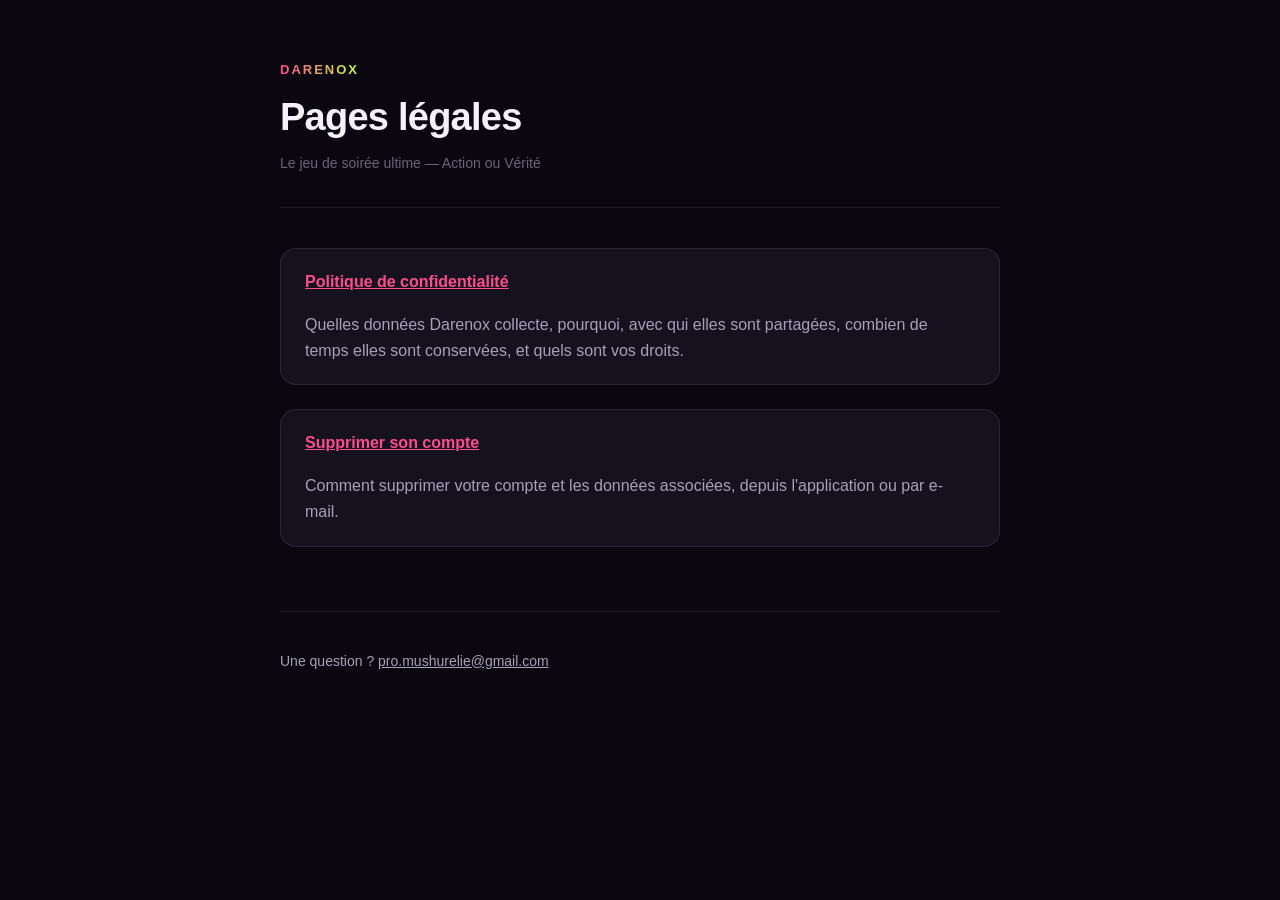
==== index.html @ 3ef4f79b "Politique de confidentialité et suppression de compte" ====
<!doctype html>
<html lang="fr">
<head>
<meta charset="utf-8">
<meta name="viewport" content="width=device-width, initial-scale=1">
<title>Pages légales — Darenox</title>
<link rel="stylesheet" href="_style.css">
</head>
<body>
<main>

<header>
  <span class="brand">Darenox</span>
  <h1>Pages légales</h1>
  <p class="updated">Le jeu de soirée ultime — Action ou Vérité</p>
</header>

<div class="card">
  <h3 style="margin-top:0"><a href="privacy.html">Politique de confidentialité</a></h3>
  <p style="margin-bottom:0">
    Quelles données Darenox collecte, pourquoi, avec qui elles sont partagées,
    combien de temps elles sont conservées, et quels sont vos droits.
  </p>
</div>

<div class="card">
  <h3 style="margin-top:0"><a href="delete-account.html">Supprimer son compte</a></h3>
  <p style="margin-bottom:0">
    Comment supprimer votre compte et les données associées, depuis
    l'application ou par e-mail.
  </p>
</div>

<footer>
  <p>
    Une question ?
    <a href="mailto:pro.mushurelie@gmail.com">pro.mushurelie@gmail.com</a>
  </p>
</footer>

</main>
</body>
</html>
---- _style.css ----
/* Charte Darenox, réduite à ce qu'une page légale demande.
   Aucune ressource externe : ces pages doivent rester lisibles depuis
   n'importe où, y compris depuis un réseau qui bloque les CDN de polices. */

:root {
  --bg: #0a0711;
  --surface: #16111f;
  --line: rgba(255, 255, 255, 0.09);
  --text: #f4f1f8;
  --soft: #a8a0b8;
  --faint: #6b6379;
  --accent: #ff4d8d;
  --lime: #c6ff3d;
}

* { box-sizing: border-box; }

body {
  margin: 0;
  padding: 0 20px 80px;
  background: var(--bg);
  color: var(--text);
  font: 16px/1.65 -apple-system, BlinkMacSystemFont, "Segoe UI", Roboto, Helvetica, Arial, sans-serif;
  -webkit-text-size-adjust: 100%;
}

main { max-width: 720px; margin: 0 auto; }

header {
  padding: 56px 0 32px;
  border-bottom: 1px solid var(--line);
  margin-bottom: 40px;
}

.brand {
  display: inline-block;
  font-weight: 800;
  font-size: 13px;
  letter-spacing: 2px;
  text-transform: uppercase;
  background: linear-gradient(90deg, var(--accent), var(--lime));
  -webkit-background-clip: text;
  background-clip: text;
  color: transparent;
  margin-bottom: 16px;
}

h1 { font-size: clamp(28px, 6vw, 38px); line-height: 1.15; margin: 0 0 12px; letter-spacing: -0.02em; }
h2 { font-size: 21px; margin: 44px 0 12px; letter-spacing: -0.01em; }
h3 { font-size: 16px; margin: 28px 0 8px; color: var(--soft); }

.updated { color: var(--faint); font-size: 14px; margin: 0; }

p, li { color: var(--soft); }
strong { color: var(--text); font-weight: 600; }
a { color: var(--accent); }
a:hover { color: var(--lime); }

ul { padding-left: 20px; }
li { margin-bottom: 8px; }

table { width: 100%; border-collapse: collapse; margin: 20px 0; font-size: 15px; display: block; overflow-x: auto; }
th, td { text-align: left; padding: 12px 14px; border-bottom: 1px solid var(--line); vertical-align: top; }
th { color: var(--text); font-weight: 600; white-space: nowrap; }
td { color: var(--soft); }

.card {
  background: var(--surface);
  border: 1px solid var(--line);
  border-radius: 16px;
  padding: 20px 24px;
  margin: 24px 0;
}
.card.warn { border-color: rgba(255, 77, 141, 0.35); }

footer {
  margin-top: 64px;
  padding-top: 24px;
  border-top: 1px solid var(--line);
  color: var(--faint);
  font-size: 14px;
}
footer a { color: var(--soft); }
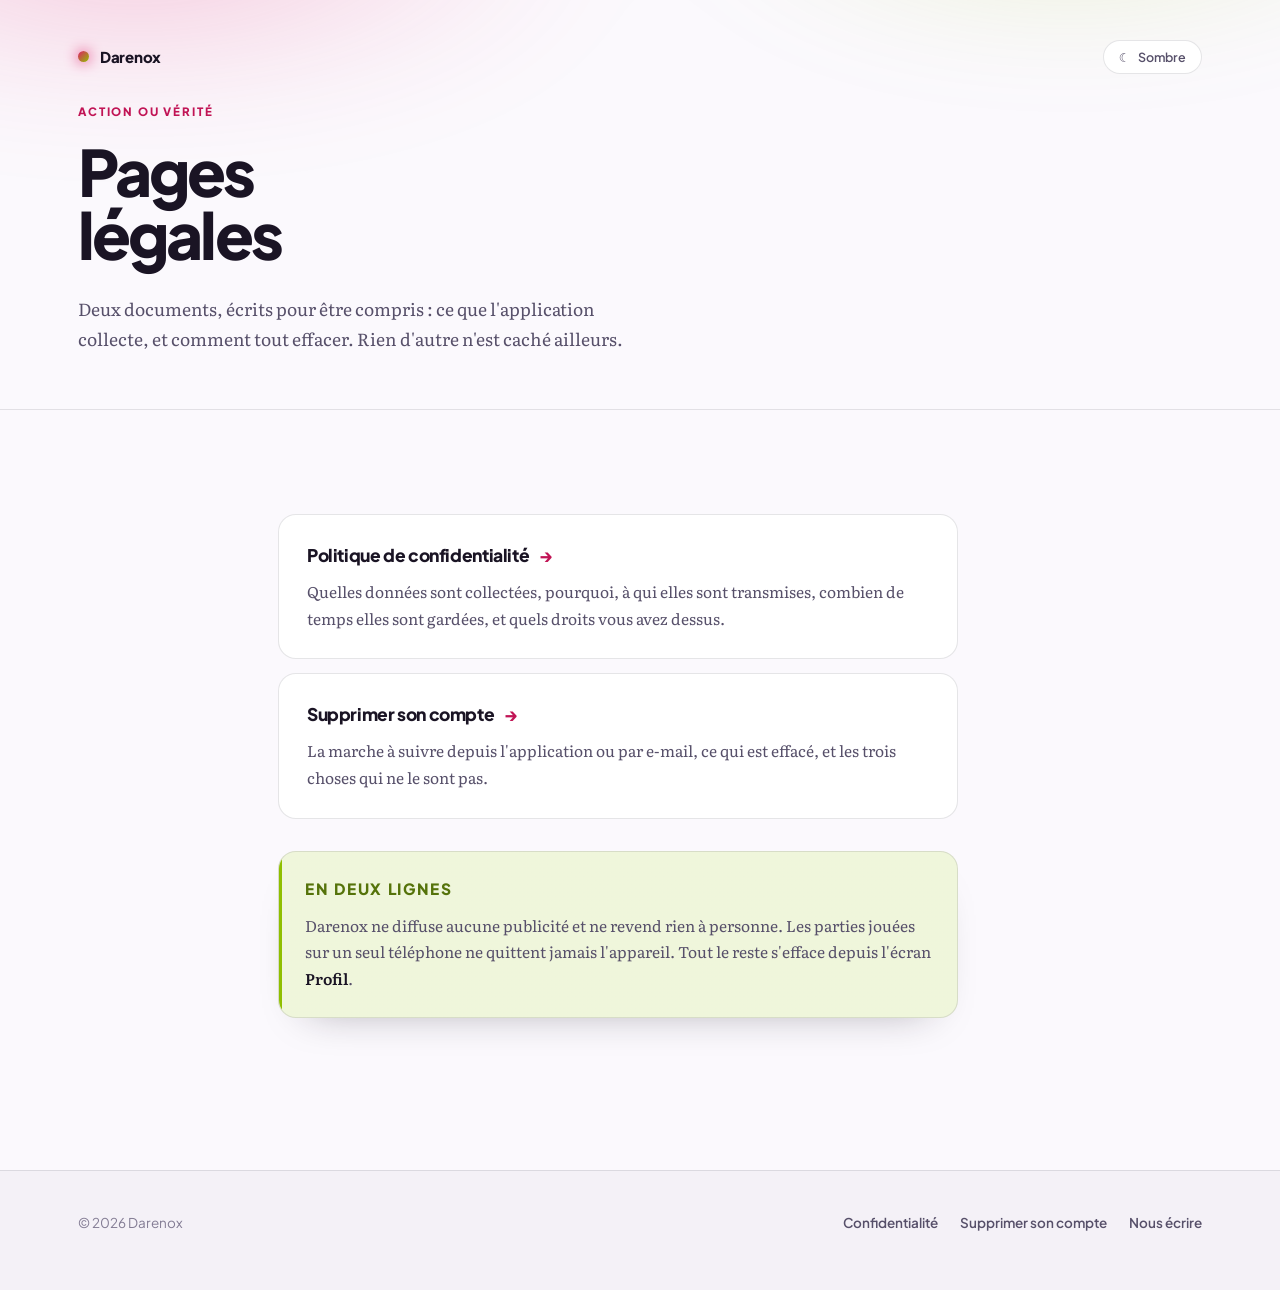
==== commit 35a0d3ea: "Refonte visuelle des pages légales" ====
--- a/index.html
+++ b/index.html
@@ -1,43 +1,115 @@
 <!doctype html>
-<html lang="fr">
+<html lang="fr" data-theme="dark">
 <head>
 <meta charset="utf-8">
 <meta name="viewport" content="width=device-width, initial-scale=1">
-<title>Pages légales — Darenox</title>
+<title>Darenox — Pages légales</title>
+<meta name="description" content="Politique de confidentialité et suppression de compte pour l'application Darenox.">
+<meta name="color-scheme" content="dark light">
+
+<link rel="preconnect" href="https://fonts.googleapis.com">
+<link rel="preconnect" href="https://fonts.gstatic.com" crossorigin>
+<link rel="stylesheet" href="https://fonts.googleapis.com/css2?family=Literata:ital,opsz,wght@0,7..72,400;0,7..72,600;1,7..72,400&family=Plus+Jakarta+Sans:wght@600;700;800&display=swap">
 <link rel="stylesheet" href="_style.css">
+
+<script>
+  try {
+    var t = localStorage.getItem('darenox-legal-theme');
+    document.documentElement.setAttribute(
+      'data-theme',
+      t === 'light' || t === 'dark'
+        ? t
+        : matchMedia('(prefers-color-scheme: light)').matches ? 'light' : 'dark'
+    );
+  } catch (e) {}
+</script>
 </head>
 <body>
-<main>
 
-<header>
-  <span class="brand">Darenox</span>
-  <h1>Pages légales</h1>
-  <p class="updated">Le jeu de soirée ultime — Action ou Vérité</p>
+<a class="skip" href="#doc">Aller au contenu</a>
+
+<header class="head">
+  <div class="head__aurora" aria-hidden="true"></div>
+  <div class="head__inner">
+
+    <div class="bar">
+      <span class="brand">
+        <span class="brand__dot" aria-hidden="true"></span>
+        Darenox
+      </span>
+      <button class="theme-toggle" type="button" hidden>
+        <span data-theme-icon aria-hidden="true">☾</span>
+        <span data-theme-label>Sombre</span>
+      </button>
+    </div>
+
+    <div class="title-block">
+      <span class="eyebrow">Action ou Vérité</span>
+      <h1>Pages légales</h1>
+    </div>
+
+    <p class="lede">
+      Deux documents, écrits pour être compris&nbsp;: ce que l'application
+      collecte, et comment tout effacer. Rien d'autre n'est caché ailleurs.
+    </p>
+
+  </div>
 </header>
 
-<div class="card">
-  <h3 style="margin-top:0"><a href="privacy.html">Politique de confidentialité</a></h3>
-  <p style="margin-bottom:0">
-    Quelles données Darenox collecte, pourquoi, avec qui elles sont partagées,
-    combien de temps elles sont conservées, et quels sont vos droits.
-  </p>
+<div class="wrap wrap--solo">
+  <main class="doc" id="doc">
+
+    <ul class="cards">
+      <li>
+        <a class="card" href="privacy.html">
+          <span class="card__title">
+            Politique de confidentialité
+            <span class="card__arrow" aria-hidden="true">→</span>
+          </span>
+          <p>
+            Quelles données sont collectées, pourquoi, à qui elles sont
+            transmises, combien de temps elles sont gardées, et quels droits
+            vous avez dessus.
+          </p>
+        </a>
+      </li>
+      <li>
+        <a class="card" href="delete-account.html">
+          <span class="card__title">
+            Supprimer son compte
+            <span class="card__arrow" aria-hidden="true">→</span>
+          </span>
+          <p>
+            La marche à suivre depuis l'application ou par e-mail, ce qui est
+            effacé, et les trois choses qui ne le sont pas.
+          </p>
+        </a>
+      </li>
+    </ul>
+
+    <div class="note note--do">
+      <p class="note__title">En deux lignes</p>
+      <p>
+        Darenox ne diffuse aucune publicité et ne revend rien à personne. Les
+        parties jouées sur un seul téléphone ne quittent jamais l'appareil. Tout
+        le reste s'efface depuis l'écran <strong>Profil</strong>.
+      </p>
+    </div>
+
+  </main>
 </div>
 
-<div class="card">
-  <h3 style="margin-top:0"><a href="delete-account.html">Supprimer son compte</a></h3>
-  <p style="margin-bottom:0">
-    Comment supprimer votre compte et les données associées, depuis
-    l'application ou par e-mail.
-  </p>
-</div>
-
-<footer>
-  <p>
-    Une question ?
-    <a href="mailto:pro.mushurelie@gmail.com">pro.mushurelie@gmail.com</a>
-  </p>
+<footer class="foot">
+  <div class="foot__inner">
+    <span>© 2026 Darenox</span>
+    <nav>
+      <a href="privacy.html">Confidentialité</a>
+      <a href="delete-account.html">Supprimer son compte</a>
+      <a href="mailto:pro.mushurelie@gmail.com">Nous écrire</a>
+    </nav>
+  </div>
 </footer>
 
-</main>
+<script src="_app.js" defer></script>
 </body>
 </html>
--- a/_style.css
+++ b/_style.css
@@ -1,83 +1,954 @@
-/* Charte Darenox, réduite à ce qu'une page légale demande.
-   Aucune ressource externe : ces pages doivent rester lisibles depuis
-   n'importe où, y compris depuis un réseau qui bloque les CDN de polices. */
+/* ═══════════════════════════════════════════════════════════════════════════
+   Darenox — pages légales
+   ═══════════════════════════════════════════════════════════════════════════
+
+   Les valeurs viennent de `src/lib/theme.ts` : ces pages doivent se lire comme
+   un prolongement de l'application, pas comme un document administratif posé à
+   côté. Toute couleur ajoutée ici sans exister là-bas est une dérive.
+
+   Parti pris de composition : un serif pour le texte courant, la police de
+   l'app pour tout le reste. Une politique de confidentialité qui aurait
+   l'allure d'une affiche de soirée inspirerait exactement la méfiance qu'elle
+   est censée dissiper ; le serif installe le registre du document, le sans
+   garde le lien avec la marque.
+   ═════════════════════════════════════════════════════════════════════════ */
+
+/* ─────────────────────────────  JETONS  ──────────────────────────────────
+   Darenox est une application sombre par nature. Le thème sombre est donc
+   défini sur `:root` — c'est l'état par défaut, pas une variante — et le thème
+   clair vient le remplacer. Un document légal se lit aussi en plein jour,
+   s'imprime et se transmet : lui refuser un thème clair serait un choix de
+   marque payé par le lecteur. */
 
 :root {
+  color-scheme: dark;
+
   --bg: #0a0711;
   --surface: #16111f;
-  --line: rgba(255, 255, 255, 0.09);
+  --sunken: #0e0a16;
+
+  --line: rgba(255, 255, 255, 0.08);
+  --line-strong: rgba(255, 255, 255, 0.16);
+
   --text: #f4f1f8;
   --soft: #a8a0b8;
   --faint: #6b6379;
-  --accent: #ff4d8d;
-  --lime: #c6ff3d;
-}
-
-* { box-sizing: border-box; }
+
+  /* `-graphic` sert aux traits et aux fonds, `-ink` au texte : sur fond clair,
+     le lime décoratif devient illisible et doit être assombri. Séparer les deux
+     rôles évite d'avoir à choisir entre une couleur juste et un texte lisible. */
+  --accent-graphic: #ff4d8d;
+  --accent-ink: #ff7fac;
+  --accent-wash: rgba(255, 77, 141, 0.13);
+
+  --lime-graphic: #c6ff3d;
+  --lime-ink: #c6ff3d;
+  --lime-wash: rgba(198, 255, 61, 0.11);
+
+  --shadow: 0 24px 60px -32px rgba(0, 0, 0, 0.9);
+  --aurora: 0.5;
+
+  --measure: 68ch;
+  --radius: 18px;
+  --radius-sm: 11px;
+
+  --sans: "Plus Jakarta Sans", ui-sans-serif, system-ui, -apple-system, "Segoe UI", sans-serif;
+  --serif: Literata, ui-serif, Georgia, "Times New Roman", serif;
+}
+
+@media (prefers-color-scheme: light) {
+  :root:not([data-theme="dark"]) {
+    color-scheme: light;
+
+    /* Le blanc est écarté au profit d'un blanc très légèrement violacé : c'est
+       le même biais de teinte que le fond sombre, ce qui fait tenir les deux
+       thèmes comme un seul système plutôt que comme deux palettes voisines. */
+    --bg: #fbf9fd;
+    --surface: #ffffff;
+    --sunken: #f4f1f7;
+
+    --line: rgba(26, 20, 36, 0.11);
+    --line-strong: rgba(26, 20, 36, 0.22);
+
+    --text: #1a1424;
+    --soft: #57506a;
+    --faint: #837c94;
+
+    --accent-graphic: #e01f68;
+    --accent-ink: #c11455;
+    --accent-wash: rgba(224, 31, 104, 0.09);
+
+    --lime-graphic: #8fbf00;
+    --lime-ink: #55730a;
+    --lime-wash: rgba(143, 191, 0, 0.14);
+
+    --shadow: 0 20px 44px -30px rgba(26, 20, 36, 0.4);
+    --aurora: 0.28;
+  }
+}
+
+:root[data-theme="light"] {
+  color-scheme: light;
+
+  --bg: #fbf9fd;
+  --surface: #ffffff;
+  --sunken: #f4f1f7;
+
+  --line: rgba(26, 20, 36, 0.11);
+  --line-strong: rgba(26, 20, 36, 0.22);
+
+  --text: #1a1424;
+  --soft: #57506a;
+  --faint: #837c94;
+
+  --accent-graphic: #e01f68;
+  --accent-ink: #c11455;
+  --accent-wash: rgba(224, 31, 104, 0.09);
+
+  --lime-graphic: #8fbf00;
+  --lime-ink: #55730a;
+  --lime-wash: rgba(143, 191, 0, 0.14);
+
+  --shadow: 0 20px 44px -30px rgba(26, 20, 36, 0.4);
+  --aurora: 0.28;
+}
+
+/* ────────────────────────────  FONDATIONS  ───────────────────────────── */
+
+*,
+*::before,
+*::after {
+  box-sizing: border-box;
+}
+
+html {
+  scroll-behavior: smooth;
+  /* Sans cette réserve, un lien d'ancre place le titre visé sous la barre de
+     progression, collé au bord — on croit avoir raté la cible. */
+  scroll-padding-top: 88px;
+}
 
 body {
   margin: 0;
-  padding: 0 20px 80px;
+  /* Le fond est peint explicitement : sans ça, la page emprunte celui de son
+     hôte et le texte d'un thème se retrouve sur le fond de l'autre. */
   background: var(--bg);
   color: var(--text);
-  font: 16px/1.65 -apple-system, BlinkMacSystemFont, "Segoe UI", Roboto, Helvetica, Arial, sans-serif;
-  -webkit-text-size-adjust: 100%;
-}
-
-main { max-width: 720px; margin: 0 auto; }
-
-header {
-  padding: 56px 0 32px;
+  font-family: var(--serif);
+  font-size: 17px;
+  line-height: 1.72;
+  font-optical-sizing: auto;
+  -webkit-font-smoothing: antialiased;
+  text-rendering: optimizeLegibility;
+}
+
+@media (prefers-reduced-motion: reduce) {
+  html {
+    scroll-behavior: auto;
+  }
+  *,
+  *::before,
+  *::after {
+    animation-duration: 0.01ms !important;
+    animation-iteration-count: 1 !important;
+    transition-duration: 0.01ms !important;
+  }
+}
+
+/* Un contour visible au clavier, jamais à la souris. */
+:focus-visible {
+  outline: 2px solid var(--accent-graphic);
+  outline-offset: 3px;
+  border-radius: 4px;
+}
+
+::selection {
+  background: var(--accent-wash);
+  color: var(--text);
+}
+
+.skip {
+  position: absolute;
+  left: -9999px;
+  top: 12px;
+  z-index: 100;
+  padding: 12px 20px;
+  background: var(--surface);
+  border: 1px solid var(--line-strong);
+  border-radius: var(--radius-sm);
+  color: var(--text);
+  font-family: var(--sans);
+  font-size: 14px;
+  font-weight: 600;
+  text-decoration: none;
+}
+.skip:focus {
+  left: 20px;
+}
+
+/* ───────────────────────  BARRE DE PROGRESSION  ──────────────────────────
+   Un document légal se parcourt autant qu'il se lit. Savoir combien il en
+   reste change la façon dont on l'aborde : c'est la seule information que la
+   page ajoute vraiment au texte. C'est aussi le seul endroit où le dégradé de
+   marque apparaît à pleine intensité. */
+
+.progress {
+  position: fixed;
+  inset: 0 0 auto;
+  height: 2px;
+  z-index: 60;
+  background: transparent;
+  pointer-events: none;
+}
+.progress__bar {
+  height: 100%;
+  width: 0;
+  background: linear-gradient(90deg, var(--accent-graphic), var(--lime-graphic));
+  transition: width 0.12s linear;
+}
+
+/* ──────────────────────────────  EN-TÊTE  ────────────────────────────────
+   L'unique flourish de la page, et il est confiné ici : deux halos qui dérivent
+   lentement derrière le titre. Au-delà de l'en-tête, plus rien ne bouge — un
+   texte qu'on doit lire attentivement ne supporte pas l'ambiance. */
+
+.head {
+  position: relative;
+  overflow: hidden;
   border-bottom: 1px solid var(--line);
-  margin-bottom: 40px;
+  isolation: isolate;
+}
+
+.head__aurora {
+  position: absolute;
+  inset: -60% -20% auto;
+  height: 420px;
+  z-index: -1;
+  opacity: var(--aurora);
+  pointer-events: none;
+  background:
+    radial-gradient(38% 55% at 22% 42%, var(--accent-graphic) 0%, transparent 68%),
+    radial-gradient(32% 48% at 74% 30%, var(--lime-graphic) 0%, transparent 66%);
+  filter: blur(72px);
+  animation: drift 26s ease-in-out infinite alternate;
+}
+
+@keyframes drift {
+  from {
+    transform: translate3d(-4%, 0, 0) scale(1);
+  }
+  to {
+    transform: translate3d(5%, 5%, 0) scale(1.12);
+  }
+}
+
+.head__inner {
+  max-width: 1180px;
+  margin: 0 auto;
+  padding: 40px 28px 56px;
+  display: flex;
+  flex-direction: column;
+  gap: 28px;
+}
+
+.bar {
+  display: flex;
+  align-items: center;
+  justify-content: space-between;
+  gap: 20px;
 }
 
 .brand {
-  display: inline-block;
+  display: inline-flex;
+  align-items: center;
+  gap: 11px;
+  font-family: var(--sans);
+  font-size: 15px;
   font-weight: 800;
-  font-size: 13px;
-  letter-spacing: 2px;
-  text-transform: uppercase;
-  background: linear-gradient(90deg, var(--accent), var(--lime));
-  -webkit-background-clip: text;
-  background-clip: text;
-  color: transparent;
-  margin-bottom: 16px;
-}
-
-h1 { font-size: clamp(28px, 6vw, 38px); line-height: 1.15; margin: 0 0 12px; letter-spacing: -0.02em; }
-h2 { font-size: 21px; margin: 44px 0 12px; letter-spacing: -0.01em; }
-h3 { font-size: 16px; margin: 28px 0 8px; color: var(--soft); }
-
-.updated { color: var(--faint); font-size: 14px; margin: 0; }
-
-p, li { color: var(--soft); }
-strong { color: var(--text); font-weight: 600; }
-a { color: var(--accent); }
-a:hover { color: var(--lime); }
-
-ul { padding-left: 20px; }
-li { margin-bottom: 8px; }
-
-table { width: 100%; border-collapse: collapse; margin: 20px 0; font-size: 15px; display: block; overflow-x: auto; }
-th, td { text-align: left; padding: 12px 14px; border-bottom: 1px solid var(--line); vertical-align: top; }
-th { color: var(--text); font-weight: 600; white-space: nowrap; }
-td { color: var(--soft); }
-
-.card {
+  letter-spacing: -0.02em;
+  color: var(--text);
+  text-decoration: none;
+}
+.brand__dot {
+  width: 11px;
+  height: 11px;
+  border-radius: 999px;
+  background: linear-gradient(135deg, var(--accent-graphic), var(--lime-graphic));
+  box-shadow: 0 0 14px var(--accent-graphic);
+}
+
+.theme-toggle {
+  display: inline-flex;
+  align-items: center;
+  gap: 8px;
+  padding: 8px 15px;
   background: var(--surface);
   border: 1px solid var(--line);
-  border-radius: 16px;
-  padding: 20px 24px;
-  margin: 24px 0;
-}
-.card.warn { border-color: rgba(255, 77, 141, 0.35); }
-
-footer {
-  margin-top: 64px;
-  padding-top: 24px;
+  border-radius: 999px;
+  color: var(--soft);
+  font-family: var(--sans);
+  font-size: 12.5px;
+  font-weight: 600;
+  cursor: pointer;
+  transition: color 0.18s, border-color 0.18s;
+}
+.theme-toggle:hover {
+  color: var(--text);
+  border-color: var(--line-strong);
+}
+
+.title-block {
+  display: flex;
+  flex-direction: column;
+  gap: 18px;
+  max-width: 22ch;
+}
+
+.eyebrow {
+  font-family: var(--sans);
+  font-size: 11.5px;
+  font-weight: 800;
+  letter-spacing: 0.16em;
+  text-transform: uppercase;
+  color: var(--accent-ink);
+}
+
+h1 {
+  margin: 0;
+  font-family: var(--sans);
+  font-size: clamp(2.35rem, 6.4vw, 4rem);
+  font-weight: 800;
+  line-height: 0.99;
+  letter-spacing: -0.045em;
+  text-wrap: balance;
+  color: var(--text);
+}
+
+.lede {
+  max-width: 58ch;
+  margin: 0;
+  font-size: 1.09rem;
+  line-height: 1.68;
+  color: var(--soft);
+}
+
+.stamp {
+  display: flex;
+  flex-wrap: wrap;
+  gap: 10px 22px;
+  padding-top: 4px;
+  font-family: var(--sans);
+  font-size: 12.5px;
+  font-weight: 600;
+  color: var(--faint);
+}
+.stamp b {
+  color: var(--soft);
+  font-weight: 700;
+}
+
+/* ──────────────────────────────  LAYOUT  ─────────────────────────────── */
+
+.wrap {
+  max-width: 1180px;
+  margin: 0 auto;
+  padding: 0 28px 120px;
+  display: grid;
+  grid-template-columns: 232px minmax(0, 1fr);
+  gap: 72px;
+  align-items: start;
+}
+
+/* Les pages sans sommaire — l'accueil — ne doivent pas laisser la première
+   colonne vide, ce qui décalerait tout le contenu vers la droite. */
+.wrap--solo {
+  grid-template-columns: minmax(0, 1fr);
+  max-width: 780px;
+  gap: 0;
+}
+
+/* ───────────────────────────────  RAIL  ──────────────────────────────── */
+
+.rail {
+  position: sticky;
+  top: 40px;
+  padding-top: 64px;
+  font-family: var(--sans);
+}
+
+/* Sur grand écran le sommaire est toujours déployé : le résumé de l'accordéon
+   n'a rien à y faire, et `_app.js` force l'ouverture pour couvrir le cas d'un
+   téléphone replié puis élargi. */
+.rail__box > summary {
+  display: none;
+}
+
+.rail__label {
+  margin: 0 0 16px;
+  font-size: 11px;
+  font-weight: 800;
+  letter-spacing: 0.15em;
+  text-transform: uppercase;
+  color: var(--faint);
+}
+
+.rail__list {
+  list-style: none;
+  margin: 0;
+  padding: 0;
+  display: flex;
+  flex-direction: column;
+  /* Le filet vertical tient lieu de repère de position : le segment actif s'y
+     détache, ce qui situe la lecture sans avoir à relire les intitulés. */
+  border-left: 1px solid var(--line);
+}
+
+.rail__list a {
+  display: flex;
+  gap: 11px;
+  padding: 9px 0 9px 17px;
+  margin-left: -1px;
+  border-left: 2px solid transparent;
+  color: var(--faint);
+  font-size: 13.5px;
+  font-weight: 600;
+  line-height: 1.38;
+  text-decoration: none;
+  transition: color 0.18s, border-color 0.18s;
+}
+.rail__list a:hover {
+  color: var(--text);
+}
+.rail__list a[aria-current="true"] {
+  color: var(--text);
+  border-left-color: var(--accent-graphic);
+}
+.rail__num {
+  color: var(--faint);
+  font-variant-numeric: tabular-nums;
+  font-weight: 700;
+}
+.rail__list a[aria-current="true"] .rail__num {
+  color: var(--accent-ink);
+}
+
+/* ─────────────────────────────  ARTICLE  ─────────────────────────────── */
+
+.doc {
+  padding-top: 64px;
+  max-width: var(--measure);
+  min-width: 0;
+}
+
+.doc > * + * {
+  margin-top: 1.05em;
+}
+
+section {
+  padding-top: 28px;
+  scroll-margin-top: 88px;
+}
+section + section {
+  margin-top: 56px;
+}
+
+/* Le numéro est posé dans la marge plutôt qu'en préfixe du titre : le titre
+   garde son alignement avec le texte, et la numérotation redevient ce qu'elle
+   est — un repère de citation, pas un ornement. */
+h2 {
+  position: relative;
+  margin: 0 0 18px;
+  font-family: var(--sans);
+  font-size: clamp(1.32rem, 2.6vw, 1.6rem);
+  font-weight: 800;
+  line-height: 1.2;
+  letter-spacing: -0.028em;
+  text-wrap: balance;
+  color: var(--text);
+}
+h2 .num {
+  display: block;
+  margin-bottom: 7px;
+  font-size: 0.72rem;
+  font-weight: 800;
+  letter-spacing: 0.15em;
+  color: var(--accent-ink);
+  font-variant-numeric: tabular-nums;
+}
+
+@media (min-width: 1100px) {
+  h2 .num {
+    position: absolute;
+    left: -58px;
+    top: 0.42em;
+    margin: 0;
+    font-size: 0.78rem;
+    color: var(--faint);
+  }
+}
+
+h3 {
+  margin: 2.1em 0 0.55em;
+  font-family: var(--sans);
+  font-size: 1rem;
+  font-weight: 700;
+  letter-spacing: -0.012em;
+  color: var(--text);
+}
+
+/* Ancre discrète : indispensable pour renvoyer quelqu'un à un article précis,
+   mais invisible tant qu'on ne survole pas le titre. */
+.anchor {
+  margin-left: 9px;
+  color: var(--faint);
+  font-family: var(--sans);
+  font-weight: 700;
+  text-decoration: none;
+  opacity: 0;
+  transition: opacity 0.16s;
+}
+h2:hover .anchor,
+h3:hover .anchor,
+.anchor:focus-visible {
+  opacity: 1;
+}
+
+p {
+  margin: 0;
+  color: var(--soft);
+}
+
+strong {
+  color: var(--text);
+  font-weight: 600;
+}
+
+a {
+  color: var(--accent-ink);
+  text-decoration-thickness: 1px;
+  text-underline-offset: 3px;
+  transition: color 0.16s;
+}
+a:hover {
+  color: var(--text);
+}
+
+ul,
+ol {
+  margin: 0;
+  padding-left: 1.35em;
+  display: flex;
+  flex-direction: column;
+  gap: 0.6em;
+  color: var(--soft);
+}
+li::marker {
+  color: var(--accent-graphic);
+}
+ol li::marker {
+  color: var(--faint);
+  font-family: var(--sans);
+  font-weight: 700;
+  font-variant-numeric: tabular-nums;
+}
+
+/* ──────────────────────────  FICHES DE DONNÉES  ──────────────────────────
+   Un tableau à trois colonnes devient illisible sur un téléphone, et c'est là
+   que la majorité des gens ouvriront cette page. Chaque donnée collectée est
+   donc une fiche : le libellé, la raison, et la base légale en pastille.
+   L'information tabulaire est conservée, la mise en page ne l'est pas. */
+
+.facts {
+  list-style: none;
+  margin: 1.6em 0 0;
+  padding: 0;
+  display: grid;
+  gap: 12px;
+}
+
+.fact {
+  display: grid;
+  gap: 9px;
+  padding: 20px 22px;
+  background: var(--surface);
+  border: 1px solid var(--line);
+  border-radius: var(--radius);
+  transition: border-color 0.18s;
+}
+.fact:hover {
+  border-color: var(--line-strong);
+}
+
+.fact__head {
+  display: flex;
+  flex-wrap: wrap;
+  align-items: baseline;
+  justify-content: space-between;
+  gap: 10px;
+}
+
+.fact__name {
+  font-family: var(--sans);
+  font-size: 0.97rem;
+  font-weight: 700;
+  letter-spacing: -0.012em;
+  color: var(--text);
+}
+
+.fact__why {
+  margin: 0;
+  font-size: 0.95rem;
+  line-height: 1.62;
+  color: var(--soft);
+}
+
+.pill {
+  flex: none;
+  padding: 4px 11px;
+  border-radius: 999px;
+  background: var(--sunken);
+  border: 1px solid var(--line);
+  font-family: var(--sans);
+  font-size: 11px;
+  font-weight: 700;
+  letter-spacing: 0.035em;
+  color: var(--faint);
+  white-space: nowrap;
+}
+.pill--consent {
+  background: var(--accent-wash);
+  border-color: transparent;
+  color: var(--accent-ink);
+}
+
+/* ────────────────────────────  ENCADRÉS  ─────────────────────────────── */
+
+.note {
+  display: grid;
+  gap: 10px;
+  margin: 1.9em 0;
+  padding: 24px 26px;
+  background: var(--surface);
+  border: 1px solid var(--line);
+  border-radius: var(--radius);
+  box-shadow: var(--shadow);
+}
+
+/* Le filet coloré est porté par un pseudo-élément plutôt que par une bordure :
+   une `border-left` décalerait le contenu de la carte par rapport aux autres. */
+.note--warn,
+.note--do {
+  position: relative;
+  overflow: hidden;
+}
+.note--warn::before,
+.note--do::before {
+  content: "";
+  position: absolute;
+  inset: 0 auto 0 0;
+  width: 3px;
+}
+/* Le lavis est composité par-dessus la surface plutôt que de la remplacer :
+   la teinte reste translucide, donc juste dans les deux thèmes, sans avoir à
+   calculer deux couleurs opaques. */
+.note--warn {
+  background: linear-gradient(var(--accent-wash), var(--accent-wash)), var(--surface);
+}
+.note--do {
+  background: linear-gradient(var(--lime-wash), var(--lime-wash)), var(--surface);
+}
+.note--warn::before {
+  background: var(--accent-graphic);
+}
+.note--do::before {
+  background: var(--lime-graphic);
+}
+
+.note__title {
+  margin: 0;
+  font-family: var(--sans);
+  font-size: 0.83rem;
+  font-weight: 800;
+  letter-spacing: 0.11em;
+  text-transform: uppercase;
+  color: var(--text);
+}
+.note--warn .note__title {
+  color: var(--accent-ink);
+}
+.note--do .note__title {
+  color: var(--lime-ink);
+}
+.note p,
+.note ul,
+.note ol {
+  font-size: 0.97rem;
+}
+
+/* ───────────────────────────  LISTE DE LIENS  ────────────────────────── */
+
+.cards {
+  list-style: none;
+  margin: 40px 0 0;
+  padding: 0;
+  display: grid;
+  gap: 14px;
+}
+
+.card {
+  display: grid;
+  gap: 8px;
+  padding: 26px 28px;
+  background: var(--surface);
+  border: 1px solid var(--line);
+  border-radius: var(--radius);
+  text-decoration: none;
+  transition: border-color 0.2s, transform 0.2s;
+}
+.card:hover {
+  border-color: var(--line-strong);
+  transform: translateY(-2px);
+}
+.card__title {
+  display: flex;
+  align-items: center;
+  gap: 10px;
+  font-family: var(--sans);
+  font-size: 1.09rem;
+  font-weight: 800;
+  letter-spacing: -0.022em;
+  color: var(--text);
+}
+.card__arrow {
+  color: var(--accent-ink);
+  transition: transform 0.2s;
+}
+.card:hover .card__arrow {
+  transform: translateX(4px);
+}
+.card p {
+  margin: 0;
+  font-size: 0.97rem;
+}
+
+/* ─────────────────────────────  ÉTAPES  ──────────────────────────────── */
+
+.steps {
+  counter-reset: step;
+  list-style: none;
+  margin: 1.4em 0 0;
+  padding: 0;
+  display: grid;
+  gap: 14px;
+}
+.steps li {
+  position: relative;
+  padding-left: 46px;
+  font-size: 0.98rem;
+  color: var(--soft);
+}
+.steps li::before {
+  counter-increment: step;
+  content: counter(step);
+  position: absolute;
+  left: 0;
+  top: -1px;
+  display: grid;
+  place-items: center;
+  width: 29px;
+  height: 29px;
+  border-radius: 999px;
+  background: var(--accent-wash);
+  color: var(--accent-ink);
+  font-family: var(--sans);
+  font-size: 12.5px;
+  font-weight: 800;
+  font-variant-numeric: tabular-nums;
+}
+
+/* ──────────────────────  BOUTON DE CONTACT  ──────────────────────────── */
+
+.mailto {
+  display: inline-flex;
+  align-items: center;
+  gap: 9px;
+  margin-top: 4px;
+  padding: 13px 22px;
+  background: linear-gradient(135deg, var(--accent-graphic), #ff8a3d);
+  border-radius: 999px;
+  color: #fff;
+  font-family: var(--sans);
+  font-size: 0.92rem;
+  font-weight: 700;
+  text-decoration: none;
+  box-shadow: 0 10px 26px -12px var(--accent-graphic);
+  transition: transform 0.18s, box-shadow 0.18s;
+}
+.mailto:hover {
+  transform: translateY(-1px);
+  color: #fff;
+  box-shadow: 0 15px 32px -12px var(--accent-graphic);
+}
+
+/* ──────────────────────────────  PIED  ───────────────────────────────── */
+
+.foot {
   border-top: 1px solid var(--line);
+  background: var(--sunken);
+}
+.foot__inner {
+  max-width: 1180px;
+  margin: 0 auto;
+  padding: 40px 28px 56px;
+  display: flex;
+  flex-wrap: wrap;
+  align-items: center;
+  justify-content: space-between;
+  gap: 18px;
+  font-family: var(--sans);
+  font-size: 13.5px;
   color: var(--faint);
-  font-size: 14px;
-}
-footer a { color: var(--soft); }
+}
+.foot nav {
+  display: flex;
+  flex-wrap: wrap;
+  gap: 22px;
+}
+.foot a {
+  color: var(--soft);
+  font-weight: 600;
+  text-decoration: none;
+}
+.foot a:hover {
+  color: var(--text);
+}
+
+/* ─────────────────────────────  ADAPTATIF  ───────────────────────────── */
+
+@media (max-width: 940px) {
+  .wrap {
+    grid-template-columns: minmax(0, 1fr);
+    gap: 0;
+    padding-bottom: 80px;
+  }
+  .rail {
+    position: static;
+    padding-top: 44px;
+  }
+  /* Replié en accordéon : sur un écran étroit, un sommaire déployé repousse le
+     texte sous la ligne de flottaison alors qu'il est censé y donner accès. */
+  .rail__box {
+    border: 1px solid var(--line);
+    border-radius: var(--radius);
+    background: var(--surface);
+    padding: 6px 20px;
+  }
+  .rail__box > summary {
+    display: block;
+    cursor: pointer;
+    padding: 14px 0;
+    font-size: 12px;
+    font-weight: 800;
+    letter-spacing: 0.14em;
+    text-transform: uppercase;
+    color: var(--faint);
+    list-style: none;
+  }
+  .rail__box > summary::-webkit-details-marker {
+    display: none;
+  }
+  .rail__box[open] > summary {
+    border-bottom: 1px solid var(--line);
+    margin-bottom: 8px;
+  }
+  .rail__label {
+    display: none;
+  }
+  .rail__list {
+    padding-bottom: 12px;
+  }
+  .doc {
+    padding-top: 40px;
+  }
+}
+
+@media (max-width: 560px) {
+  body {
+    font-size: 16px;
+  }
+  .head__inner,
+  .wrap,
+  .foot__inner {
+    padding-left: 20px;
+    padding-right: 20px;
+  }
+  .fact,
+  .note,
+  .card {
+    padding-left: 18px;
+    padding-right: 18px;
+  }
+  .foot__inner {
+    flex-direction: column;
+    align-items: flex-start;
+  }
+}
+
+/* ─────────────────────────────  IMPRESSION  ──────────────────────────────
+   Une politique de confidentialité finit régulièrement sur papier — dossier,
+   archive, transmission à un tiers. Imprimer la version sombre gâcherait une
+   cartouche pour un résultat illisible. */
+
+@media print {
+  :root {
+    --bg: #fff;
+    --surface: #fff;
+    --sunken: #fff;
+    --text: #000;
+    --soft: #222;
+    --faint: #555;
+    --line: #ccc;
+    --line-strong: #999;
+    --shadow: none;
+  }
+  .progress,
+  .rail,
+  .theme-toggle,
+  .skip,
+  .head__aurora,
+  .anchor,
+  .mailto {
+    display: none !important;
+  }
+  .wrap {
+    display: block;
+    max-width: none;
+    padding: 0;
+  }
+  .doc {
+    max-width: none;
+  }
+  body {
+    font-size: 11pt;
+    line-height: 1.5;
+  }
+  section {
+    break-inside: avoid;
+  }
+  h2 {
+    break-after: avoid;
+  }
+  .fact,
+  .note,
+  .card {
+    border: 1px solid #ccc;
+    break-inside: avoid;
+  }
+  /* Une URL cliquable ne sert à rien sur papier : on l'imprime en clair. */
+  .doc a[href^="http"]::after {
+    content: " (" attr(href) ")";
+    font-size: 9pt;
+    color: #555;
+    word-break: break-all;
+  }
+}
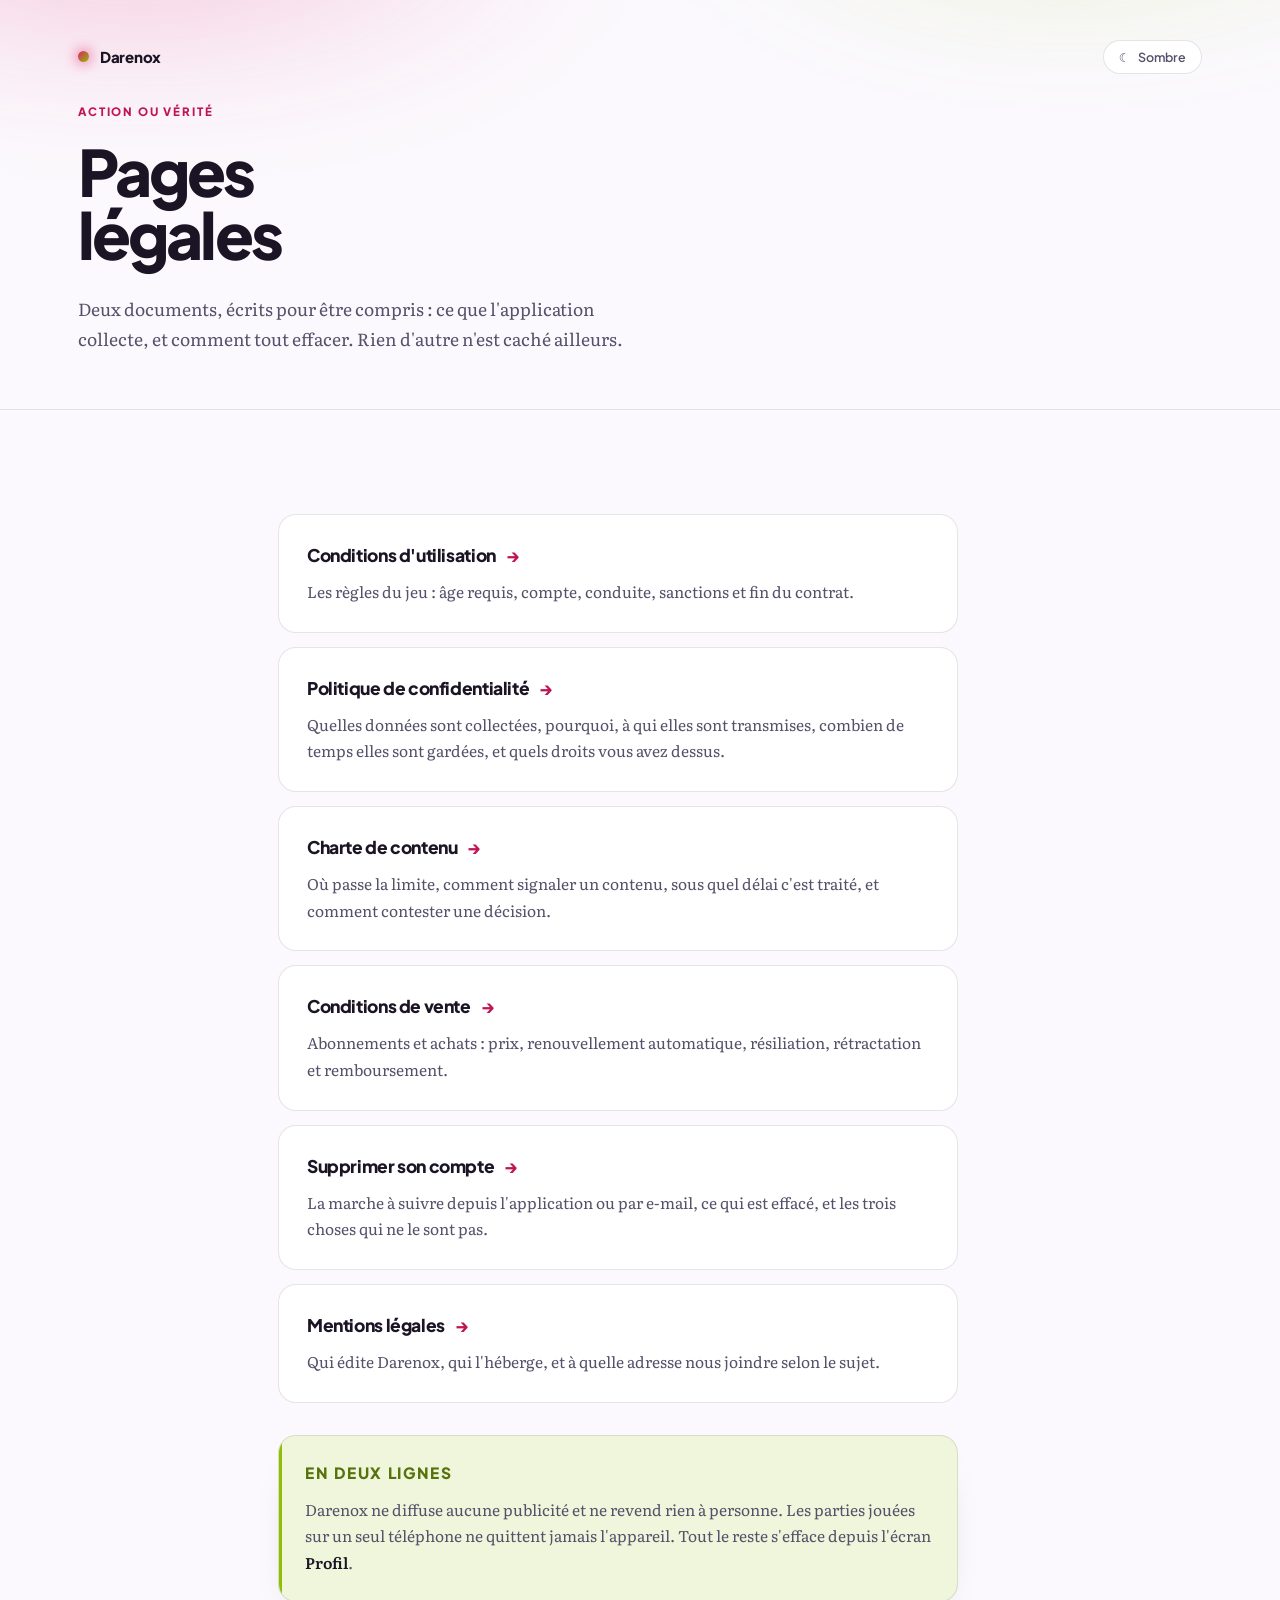
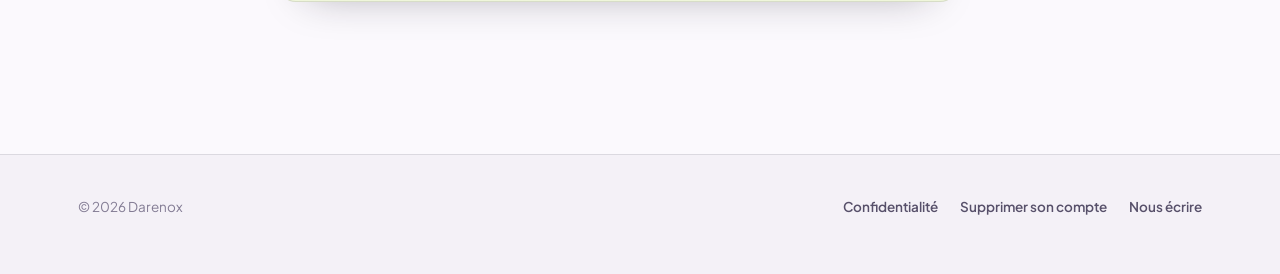
==== commit 22e0f477: "Commit" ====
--- a/index.html
+++ b/index.html
@@ -6,11 +6,12 @@
 <title>Darenox — Pages légales</title>
 <meta name="description" content="Politique de confidentialité et suppression de compte pour l'application Darenox.">
 <meta name="color-scheme" content="dark light">
+<link rel="icon" href="data:image/svg+xml,%3Csvg xmlns='http://www.w3.org/2000/svg' viewBox='0 0 32 32'%3E%3Cdefs%3E%3ClinearGradient id='g' x1='0' y1='0' x2='1' y2='1'%3E%3Cstop offset='0' stop-color='%23ff4d8d'/%3E%3Cstop offset='1' stop-color='%23c6ff3d'/%3E%3C/linearGradient%3E%3C/defs%3E%3Crect width='32' height='32' rx='9' fill='%230a0711'/%3E%3Ccircle cx='16' cy='16' r='7.5' fill='url(%23g)'/%3E%3C/svg%3E">
 
 <link rel="preconnect" href="https://fonts.googleapis.com">
 <link rel="preconnect" href="https://fonts.gstatic.com" crossorigin>
 <link rel="stylesheet" href="https://fonts.googleapis.com/css2?family=Literata:ital,opsz,wght@0,7..72,400;0,7..72,600;1,7..72,400&family=Plus+Jakarta+Sans:wght@600;700;800&display=swap">
-<link rel="stylesheet" href="_style.css">
+<link rel="stylesheet" href="style.css">
 
 <script>
   try {
@@ -61,6 +62,18 @@
 
     <ul class="cards">
       <li>
+        <a class="card" href="terms.html">
+          <span class="card__title">
+            Conditions d'utilisation
+            <span class="card__arrow" aria-hidden="true">→</span>
+          </span>
+          <p>
+            Les règles du jeu : âge requis, compte, conduite, sanctions et fin
+            du contrat.
+          </p>
+        </a>
+      </li>
+      <li>
         <a class="card" href="privacy.html">
           <span class="card__title">
             Politique de confidentialité
@@ -74,6 +87,30 @@
         </a>
       </li>
       <li>
+        <a class="card" href="content-policy.html">
+          <span class="card__title">
+            Charte de contenu
+            <span class="card__arrow" aria-hidden="true">→</span>
+          </span>
+          <p>
+            Où passe la limite, comment signaler un contenu, sous quel délai
+            c'est traité, et comment contester une décision.
+          </p>
+        </a>
+      </li>
+      <li>
+        <a class="card" href="sales.html">
+          <span class="card__title">
+            Conditions de vente
+            <span class="card__arrow" aria-hidden="true">→</span>
+          </span>
+          <p>
+            Abonnements et achats : prix, renouvellement automatique,
+            résiliation, rétractation et remboursement.
+          </p>
+        </a>
+      </li>
+      <li>
         <a class="card" href="delete-account.html">
           <span class="card__title">
             Supprimer son compte
@@ -82,6 +119,18 @@
           <p>
             La marche à suivre depuis l'application ou par e-mail, ce qui est
             effacé, et les trois choses qui ne le sont pas.
+          </p>
+        </a>
+      </li>
+      <li>
+        <a class="card" href="legal-notice.html">
+          <span class="card__title">
+            Mentions légales
+            <span class="card__arrow" aria-hidden="true">→</span>
+          </span>
+          <p>
+            Qui édite Darenox, qui l'héberge, et à quelle adresse nous joindre
+            selon le sujet.
           </p>
         </a>
       </li>
@@ -110,6 +159,6 @@
   </div>
 </footer>
 
-<script src="_app.js" defer></script>
+<script src="app.js" defer></script>
 </body>
 </html>
--- a/style.css
+++ b/style.css
@@ -0,0 +1,954 @@
+/* ═══════════════════════════════════════════════════════════════════════════
+   Darenox — pages légales
+   ═══════════════════════════════════════════════════════════════════════════
+
+   Les valeurs viennent de `src/lib/theme.ts` : ces pages doivent se lire comme
+   un prolongement de l'application, pas comme un document administratif posé à
+   côté. Toute couleur ajoutée ici sans exister là-bas est une dérive.
+
+   Parti pris de composition : un serif pour le texte courant, la police de
+   l'app pour tout le reste. Une politique de confidentialité qui aurait
+   l'allure d'une affiche de soirée inspirerait exactement la méfiance qu'elle
+   est censée dissiper ; le serif installe le registre du document, le sans
+   garde le lien avec la marque.
+   ═════════════════════════════════════════════════════════════════════════ */
+
+/* ─────────────────────────────  JETONS  ──────────────────────────────────
+   Darenox est une application sombre par nature. Le thème sombre est donc
+   défini sur `:root` — c'est l'état par défaut, pas une variante — et le thème
+   clair vient le remplacer. Un document légal se lit aussi en plein jour,
+   s'imprime et se transmet : lui refuser un thème clair serait un choix de
+   marque payé par le lecteur. */
+
+:root {
+  color-scheme: dark;
+
+  --bg: #0a0711;
+  --surface: #16111f;
+  --sunken: #0e0a16;
+
+  --line: rgba(255, 255, 255, 0.08);
+  --line-strong: rgba(255, 255, 255, 0.16);
+
+  --text: #f4f1f8;
+  --soft: #a8a0b8;
+  --faint: #6b6379;
+
+  /* `-graphic` sert aux traits et aux fonds, `-ink` au texte : sur fond clair,
+     le lime décoratif devient illisible et doit être assombri. Séparer les deux
+     rôles évite d'avoir à choisir entre une couleur juste et un texte lisible. */
+  --accent-graphic: #ff4d8d;
+  --accent-ink: #ff7fac;
+  --accent-wash: rgba(255, 77, 141, 0.13);
+
+  --lime-graphic: #c6ff3d;
+  --lime-ink: #c6ff3d;
+  --lime-wash: rgba(198, 255, 61, 0.11);
+
+  --shadow: 0 24px 60px -32px rgba(0, 0, 0, 0.9);
+  --aurora: 0.5;
+
+  --measure: 68ch;
+  --radius: 18px;
+  --radius-sm: 11px;
+
+  --sans: "Plus Jakarta Sans", ui-sans-serif, system-ui, -apple-system, "Segoe UI", sans-serif;
+  --serif: Literata, ui-serif, Georgia, "Times New Roman", serif;
+}
+
+@media (prefers-color-scheme: light) {
+  :root:not([data-theme="dark"]) {
+    color-scheme: light;
+
+    /* Le blanc est écarté au profit d'un blanc très légèrement violacé : c'est
+       le même biais de teinte que le fond sombre, ce qui fait tenir les deux
+       thèmes comme un seul système plutôt que comme deux palettes voisines. */
+    --bg: #fbf9fd;
+    --surface: #ffffff;
+    --sunken: #f4f1f7;
+
+    --line: rgba(26, 20, 36, 0.11);
+    --line-strong: rgba(26, 20, 36, 0.22);
+
+    --text: #1a1424;
+    --soft: #57506a;
+    --faint: #837c94;
+
+    --accent-graphic: #e01f68;
+    --accent-ink: #c11455;
+    --accent-wash: rgba(224, 31, 104, 0.09);
+
+    --lime-graphic: #8fbf00;
+    --lime-ink: #55730a;
+    --lime-wash: rgba(143, 191, 0, 0.14);
+
+    --shadow: 0 20px 44px -30px rgba(26, 20, 36, 0.4);
+    --aurora: 0.28;
+  }
+}
+
+:root[data-theme="light"] {
+  color-scheme: light;
+
+  --bg: #fbf9fd;
+  --surface: #ffffff;
+  --sunken: #f4f1f7;
+
+  --line: rgba(26, 20, 36, 0.11);
+  --line-strong: rgba(26, 20, 36, 0.22);
+
+  --text: #1a1424;
+  --soft: #57506a;
+  --faint: #837c94;
+
+  --accent-graphic: #e01f68;
+  --accent-ink: #c11455;
+  --accent-wash: rgba(224, 31, 104, 0.09);
+
+  --lime-graphic: #8fbf00;
+  --lime-ink: #55730a;
+  --lime-wash: rgba(143, 191, 0, 0.14);
+
+  --shadow: 0 20px 44px -30px rgba(26, 20, 36, 0.4);
+  --aurora: 0.28;
+}
+
+/* ────────────────────────────  FONDATIONS  ───────────────────────────── */
+
+*,
+*::before,
+*::after {
+  box-sizing: border-box;
+}
+
+html {
+  scroll-behavior: smooth;
+  /* Sans cette réserve, un lien d'ancre place le titre visé sous la barre de
+     progression, collé au bord — on croit avoir raté la cible. */
+  scroll-padding-top: 88px;
+}
+
+body {
+  margin: 0;
+  /* Le fond est peint explicitement : sans ça, la page emprunte celui de son
+     hôte et le texte d'un thème se retrouve sur le fond de l'autre. */
+  background: var(--bg);
+  color: var(--text);
+  font-family: var(--serif);
+  font-size: 17px;
+  line-height: 1.72;
+  font-optical-sizing: auto;
+  -webkit-font-smoothing: antialiased;
+  text-rendering: optimizeLegibility;
+}
+
+@media (prefers-reduced-motion: reduce) {
+  html {
+    scroll-behavior: auto;
+  }
+  *,
+  *::before,
+  *::after {
+    animation-duration: 0.01ms !important;
+    animation-iteration-count: 1 !important;
+    transition-duration: 0.01ms !important;
+  }
+}
+
+/* Un contour visible au clavier, jamais à la souris. */
+:focus-visible {
+  outline: 2px solid var(--accent-graphic);
+  outline-offset: 3px;
+  border-radius: 4px;
+}
+
+::selection {
+  background: var(--accent-wash);
+  color: var(--text);
+}
+
+.skip {
+  position: absolute;
+  left: -9999px;
+  top: 12px;
+  z-index: 100;
+  padding: 12px 20px;
+  background: var(--surface);
+  border: 1px solid var(--line-strong);
+  border-radius: var(--radius-sm);
+  color: var(--text);
+  font-family: var(--sans);
+  font-size: 14px;
+  font-weight: 600;
+  text-decoration: none;
+}
+.skip:focus {
+  left: 20px;
+}
+
+/* ───────────────────────  BARRE DE PROGRESSION  ──────────────────────────
+   Un document légal se parcourt autant qu'il se lit. Savoir combien il en
+   reste change la façon dont on l'aborde : c'est la seule information que la
+   page ajoute vraiment au texte. C'est aussi le seul endroit où le dégradé de
+   marque apparaît à pleine intensité. */
+
+.progress {
+  position: fixed;
+  inset: 0 0 auto;
+  height: 2px;
+  z-index: 60;
+  background: transparent;
+  pointer-events: none;
+}
+.progress__bar {
+  height: 100%;
+  width: 0;
+  background: linear-gradient(90deg, var(--accent-graphic), var(--lime-graphic));
+  transition: width 0.12s linear;
+}
+
+/* ──────────────────────────────  EN-TÊTE  ────────────────────────────────
+   L'unique flourish de la page, et il est confiné ici : deux halos qui dérivent
+   lentement derrière le titre. Au-delà de l'en-tête, plus rien ne bouge — un
+   texte qu'on doit lire attentivement ne supporte pas l'ambiance. */
+
+.head {
+  position: relative;
+  overflow: hidden;
+  border-bottom: 1px solid var(--line);
+  isolation: isolate;
+}
+
+.head__aurora {
+  position: absolute;
+  inset: -60% -20% auto;
+  height: 420px;
+  z-index: -1;
+  opacity: var(--aurora);
+  pointer-events: none;
+  background:
+    radial-gradient(38% 55% at 22% 42%, var(--accent-graphic) 0%, transparent 68%),
+    radial-gradient(32% 48% at 74% 30%, var(--lime-graphic) 0%, transparent 66%);
+  filter: blur(72px);
+  animation: drift 26s ease-in-out infinite alternate;
+}
+
+@keyframes drift {
+  from {
+    transform: translate3d(-4%, 0, 0) scale(1);
+  }
+  to {
+    transform: translate3d(5%, 5%, 0) scale(1.12);
+  }
+}
+
+.head__inner {
+  max-width: 1180px;
+  margin: 0 auto;
+  padding: 40px 28px 56px;
+  display: flex;
+  flex-direction: column;
+  gap: 28px;
+}
+
+.bar {
+  display: flex;
+  align-items: center;
+  justify-content: space-between;
+  gap: 20px;
+}
+
+.brand {
+  display: inline-flex;
+  align-items: center;
+  gap: 11px;
+  font-family: var(--sans);
+  font-size: 15px;
+  font-weight: 800;
+  letter-spacing: -0.02em;
+  color: var(--text);
+  text-decoration: none;
+}
+.brand__dot {
+  width: 11px;
+  height: 11px;
+  border-radius: 999px;
+  background: linear-gradient(135deg, var(--accent-graphic), var(--lime-graphic));
+  box-shadow: 0 0 14px var(--accent-graphic);
+}
+
+.theme-toggle {
+  display: inline-flex;
+  align-items: center;
+  gap: 8px;
+  padding: 8px 15px;
+  background: var(--surface);
+  border: 1px solid var(--line);
+  border-radius: 999px;
+  color: var(--soft);
+  font-family: var(--sans);
+  font-size: 12.5px;
+  font-weight: 600;
+  cursor: pointer;
+  transition: color 0.18s, border-color 0.18s;
+}
+.theme-toggle:hover {
+  color: var(--text);
+  border-color: var(--line-strong);
+}
+
+.title-block {
+  display: flex;
+  flex-direction: column;
+  gap: 18px;
+  max-width: 22ch;
+}
+
+.eyebrow {
+  font-family: var(--sans);
+  font-size: 11.5px;
+  font-weight: 800;
+  letter-spacing: 0.16em;
+  text-transform: uppercase;
+  color: var(--accent-ink);
+}
+
+h1 {
+  margin: 0;
+  font-family: var(--sans);
+  font-size: clamp(2.35rem, 6.4vw, 4rem);
+  font-weight: 800;
+  line-height: 0.99;
+  letter-spacing: -0.045em;
+  text-wrap: balance;
+  color: var(--text);
+}
+
+.lede {
+  max-width: 58ch;
+  margin: 0;
+  font-size: 1.09rem;
+  line-height: 1.68;
+  color: var(--soft);
+}
+
+.stamp {
+  display: flex;
+  flex-wrap: wrap;
+  gap: 10px 22px;
+  padding-top: 4px;
+  font-family: var(--sans);
+  font-size: 12.5px;
+  font-weight: 600;
+  color: var(--faint);
+}
+.stamp b {
+  color: var(--soft);
+  font-weight: 700;
+}
+
+/* ──────────────────────────────  LAYOUT  ─────────────────────────────── */
+
+.wrap {
+  max-width: 1180px;
+  margin: 0 auto;
+  padding: 0 28px 120px;
+  display: grid;
+  grid-template-columns: 232px minmax(0, 1fr);
+  gap: 72px;
+  align-items: start;
+}
+
+/* Les pages sans sommaire — l'accueil — ne doivent pas laisser la première
+   colonne vide, ce qui décalerait tout le contenu vers la droite. */
+.wrap--solo {
+  grid-template-columns: minmax(0, 1fr);
+  max-width: 780px;
+  gap: 0;
+}
+
+/* ───────────────────────────────  RAIL  ──────────────────────────────── */
+
+.rail {
+  position: sticky;
+  top: 40px;
+  padding-top: 64px;
+  font-family: var(--sans);
+}
+
+/* Sur grand écran le sommaire est toujours déployé : le résumé de l'accordéon
+   n'a rien à y faire, et `app.js` force l'ouverture pour couvrir le cas d'un
+   téléphone replié puis élargi. */
+.rail__box > summary {
+  display: none;
+}
+
+.rail__label {
+  margin: 0 0 16px;
+  font-size: 11px;
+  font-weight: 800;
+  letter-spacing: 0.15em;
+  text-transform: uppercase;
+  color: var(--faint);
+}
+
+.rail__list {
+  list-style: none;
+  margin: 0;
+  padding: 0;
+  display: flex;
+  flex-direction: column;
+  /* Le filet vertical tient lieu de repère de position : le segment actif s'y
+     détache, ce qui situe la lecture sans avoir à relire les intitulés. */
+  border-left: 1px solid var(--line);
+}
+
+.rail__list a {
+  display: flex;
+  gap: 11px;
+  padding: 9px 0 9px 17px;
+  margin-left: -1px;
+  border-left: 2px solid transparent;
+  color: var(--faint);
+  font-size: 13.5px;
+  font-weight: 600;
+  line-height: 1.38;
+  text-decoration: none;
+  transition: color 0.18s, border-color 0.18s;
+}
+.rail__list a:hover {
+  color: var(--text);
+}
+.rail__list a[aria-current="true"] {
+  color: var(--text);
+  border-left-color: var(--accent-graphic);
+}
+.rail__num {
+  color: var(--faint);
+  font-variant-numeric: tabular-nums;
+  font-weight: 700;
+}
+.rail__list a[aria-current="true"] .rail__num {
+  color: var(--accent-ink);
+}
+
+/* ─────────────────────────────  ARTICLE  ─────────────────────────────── */
+
+.doc {
+  padding-top: 64px;
+  max-width: var(--measure);
+  min-width: 0;
+}
+
+.doc > * + * {
+  margin-top: 1.05em;
+}
+
+section {
+  padding-top: 28px;
+  scroll-margin-top: 88px;
+}
+section + section {
+  margin-top: 56px;
+}
+
+/* Le numéro est posé dans la marge plutôt qu'en préfixe du titre : le titre
+   garde son alignement avec le texte, et la numérotation redevient ce qu'elle
+   est — un repère de citation, pas un ornement. */
+h2 {
+  position: relative;
+  margin: 0 0 18px;
+  font-family: var(--sans);
+  font-size: clamp(1.32rem, 2.6vw, 1.6rem);
+  font-weight: 800;
+  line-height: 1.2;
+  letter-spacing: -0.028em;
+  text-wrap: balance;
+  color: var(--text);
+}
+h2 .num {
+  display: block;
+  margin-bottom: 7px;
+  font-size: 0.72rem;
+  font-weight: 800;
+  letter-spacing: 0.15em;
+  color: var(--accent-ink);
+  font-variant-numeric: tabular-nums;
+}
+
+@media (min-width: 1100px) {
+  h2 .num {
+    position: absolute;
+    left: -58px;
+    top: 0.42em;
+    margin: 0;
+    font-size: 0.78rem;
+    color: var(--faint);
+  }
+}
+
+h3 {
+  margin: 2.1em 0 0.55em;
+  font-family: var(--sans);
+  font-size: 1rem;
+  font-weight: 700;
+  letter-spacing: -0.012em;
+  color: var(--text);
+}
+
+/* Ancre discrète : indispensable pour renvoyer quelqu'un à un article précis,
+   mais invisible tant qu'on ne survole pas le titre. */
+.anchor {
+  margin-left: 9px;
+  color: var(--faint);
+  font-family: var(--sans);
+  font-weight: 700;
+  text-decoration: none;
+  opacity: 0;
+  transition: opacity 0.16s;
+}
+h2:hover .anchor,
+h3:hover .anchor,
+.anchor:focus-visible {
+  opacity: 1;
+}
+
+p {
+  margin: 0;
+  color: var(--soft);
+}
+
+strong {
+  color: var(--text);
+  font-weight: 600;
+}
+
+a {
+  color: var(--accent-ink);
+  text-decoration-thickness: 1px;
+  text-underline-offset: 3px;
+  transition: color 0.16s;
+}
+a:hover {
+  color: var(--text);
+}
+
+ul,
+ol {
+  margin: 0;
+  padding-left: 1.35em;
+  display: flex;
+  flex-direction: column;
+  gap: 0.6em;
+  color: var(--soft);
+}
+li::marker {
+  color: var(--accent-graphic);
+}
+ol li::marker {
+  color: var(--faint);
+  font-family: var(--sans);
+  font-weight: 700;
+  font-variant-numeric: tabular-nums;
+}
+
+/* ──────────────────────────  FICHES DE DONNÉES  ──────────────────────────
+   Un tableau à trois colonnes devient illisible sur un téléphone, et c'est là
+   que la majorité des gens ouvriront cette page. Chaque donnée collectée est
+   donc une fiche : le libellé, la raison, et la base légale en pastille.
+   L'information tabulaire est conservée, la mise en page ne l'est pas. */
+
+.facts {
+  list-style: none;
+  margin: 1.6em 0 0;
+  padding: 0;
+  display: grid;
+  gap: 12px;
+}
+
+.fact {
+  display: grid;
+  gap: 9px;
+  padding: 20px 22px;
+  background: var(--surface);
+  border: 1px solid var(--line);
+  border-radius: var(--radius);
+  transition: border-color 0.18s;
+}
+.fact:hover {
+  border-color: var(--line-strong);
+}
+
+.fact__head {
+  display: flex;
+  flex-wrap: wrap;
+  align-items: baseline;
+  justify-content: space-between;
+  gap: 10px;
+}
+
+.fact__name {
+  font-family: var(--sans);
+  font-size: 0.97rem;
+  font-weight: 700;
+  letter-spacing: -0.012em;
+  color: var(--text);
+}
+
+.fact__why {
+  margin: 0;
+  font-size: 0.95rem;
+  line-height: 1.62;
+  color: var(--soft);
+}
+
+.pill {
+  flex: none;
+  padding: 4px 11px;
+  border-radius: 999px;
+  background: var(--sunken);
+  border: 1px solid var(--line);
+  font-family: var(--sans);
+  font-size: 11px;
+  font-weight: 700;
+  letter-spacing: 0.035em;
+  color: var(--faint);
+  white-space: nowrap;
+}
+.pill--consent {
+  background: var(--accent-wash);
+  border-color: transparent;
+  color: var(--accent-ink);
+}
+
+/* ────────────────────────────  ENCADRÉS  ─────────────────────────────── */
+
+.note {
+  display: grid;
+  gap: 10px;
+  margin: 1.9em 0;
+  padding: 24px 26px;
+  background: var(--surface);
+  border: 1px solid var(--line);
+  border-radius: var(--radius);
+  box-shadow: var(--shadow);
+}
+
+/* Le filet coloré est porté par un pseudo-élément plutôt que par une bordure :
+   une `border-left` décalerait le contenu de la carte par rapport aux autres. */
+.note--warn,
+.note--do {
+  position: relative;
+  overflow: hidden;
+}
+.note--warn::before,
+.note--do::before {
+  content: "";
+  position: absolute;
+  inset: 0 auto 0 0;
+  width: 3px;
+}
+/* Le lavis est composité par-dessus la surface plutôt que de la remplacer :
+   la teinte reste translucide, donc juste dans les deux thèmes, sans avoir à
+   calculer deux couleurs opaques. */
+.note--warn {
+  background: linear-gradient(var(--accent-wash), var(--accent-wash)), var(--surface);
+}
+.note--do {
+  background: linear-gradient(var(--lime-wash), var(--lime-wash)), var(--surface);
+}
+.note--warn::before {
+  background: var(--accent-graphic);
+}
+.note--do::before {
+  background: var(--lime-graphic);
+}
+
+.note__title {
+  margin: 0;
+  font-family: var(--sans);
+  font-size: 0.83rem;
+  font-weight: 800;
+  letter-spacing: 0.11em;
+  text-transform: uppercase;
+  color: var(--text);
+}
+.note--warn .note__title {
+  color: var(--accent-ink);
+}
+.note--do .note__title {
+  color: var(--lime-ink);
+}
+.note p,
+.note ul,
+.note ol {
+  font-size: 0.97rem;
+}
+
+/* ───────────────────────────  LISTE DE LIENS  ────────────────────────── */
+
+.cards {
+  list-style: none;
+  margin: 40px 0 0;
+  padding: 0;
+  display: grid;
+  gap: 14px;
+}
+
+.card {
+  display: grid;
+  gap: 8px;
+  padding: 26px 28px;
+  background: var(--surface);
+  border: 1px solid var(--line);
+  border-radius: var(--radius);
+  text-decoration: none;
+  transition: border-color 0.2s, transform 0.2s;
+}
+.card:hover {
+  border-color: var(--line-strong);
+  transform: translateY(-2px);
+}
+.card__title {
+  display: flex;
+  align-items: center;
+  gap: 10px;
+  font-family: var(--sans);
+  font-size: 1.09rem;
+  font-weight: 800;
+  letter-spacing: -0.022em;
+  color: var(--text);
+}
+.card__arrow {
+  color: var(--accent-ink);
+  transition: transform 0.2s;
+}
+.card:hover .card__arrow {
+  transform: translateX(4px);
+}
+.card p {
+  margin: 0;
+  font-size: 0.97rem;
+}
+
+/* ─────────────────────────────  ÉTAPES  ──────────────────────────────── */
+
+.steps {
+  counter-reset: step;
+  list-style: none;
+  margin: 1.4em 0 0;
+  padding: 0;
+  display: grid;
+  gap: 14px;
+}
+.steps li {
+  position: relative;
+  padding-left: 46px;
+  font-size: 0.98rem;
+  color: var(--soft);
+}
+.steps li::before {
+  counter-increment: step;
+  content: counter(step);
+  position: absolute;
+  left: 0;
+  top: -1px;
+  display: grid;
+  place-items: center;
+  width: 29px;
+  height: 29px;
+  border-radius: 999px;
+  background: var(--accent-wash);
+  color: var(--accent-ink);
+  font-family: var(--sans);
+  font-size: 12.5px;
+  font-weight: 800;
+  font-variant-numeric: tabular-nums;
+}
+
+/* ──────────────────────  BOUTON DE CONTACT  ──────────────────────────── */
+
+.mailto {
+  display: inline-flex;
+  align-items: center;
+  gap: 9px;
+  margin-top: 4px;
+  padding: 13px 22px;
+  background: linear-gradient(135deg, var(--accent-graphic), #ff8a3d);
+  border-radius: 999px;
+  color: #fff;
+  font-family: var(--sans);
+  font-size: 0.92rem;
+  font-weight: 700;
+  text-decoration: none;
+  box-shadow: 0 10px 26px -12px var(--accent-graphic);
+  transition: transform 0.18s, box-shadow 0.18s;
+}
+.mailto:hover {
+  transform: translateY(-1px);
+  color: #fff;
+  box-shadow: 0 15px 32px -12px var(--accent-graphic);
+}
+
+/* ──────────────────────────────  PIED  ───────────────────────────────── */
+
+.foot {
+  border-top: 1px solid var(--line);
+  background: var(--sunken);
+}
+.foot__inner {
+  max-width: 1180px;
+  margin: 0 auto;
+  padding: 40px 28px 56px;
+  display: flex;
+  flex-wrap: wrap;
+  align-items: center;
+  justify-content: space-between;
+  gap: 18px;
+  font-family: var(--sans);
+  font-size: 13.5px;
+  color: var(--faint);
+}
+.foot nav {
+  display: flex;
+  flex-wrap: wrap;
+  gap: 22px;
+}
+.foot a {
+  color: var(--soft);
+  font-weight: 600;
+  text-decoration: none;
+}
+.foot a:hover {
+  color: var(--text);
+}
+
+/* ─────────────────────────────  ADAPTATIF  ───────────────────────────── */
+
+@media (max-width: 940px) {
+  .wrap {
+    grid-template-columns: minmax(0, 1fr);
+    gap: 0;
+    padding-bottom: 80px;
+  }
+  .rail {
+    position: static;
+    padding-top: 44px;
+  }
+  /* Replié en accordéon : sur un écran étroit, un sommaire déployé repousse le
+     texte sous la ligne de flottaison alors qu'il est censé y donner accès. */
+  .rail__box {
+    border: 1px solid var(--line);
+    border-radius: var(--radius);
+    background: var(--surface);
+    padding: 6px 20px;
+  }
+  .rail__box > summary {
+    display: block;
+    cursor: pointer;
+    padding: 14px 0;
+    font-size: 12px;
+    font-weight: 800;
+    letter-spacing: 0.14em;
+    text-transform: uppercase;
+    color: var(--faint);
+    list-style: none;
+  }
+  .rail__box > summary::-webkit-details-marker {
+    display: none;
+  }
+  .rail__box[open] > summary {
+    border-bottom: 1px solid var(--line);
+    margin-bottom: 8px;
+  }
+  .rail__label {
+    display: none;
+  }
+  .rail__list {
+    padding-bottom: 12px;
+  }
+  .doc {
+    padding-top: 40px;
+  }
+}
+
+@media (max-width: 560px) {
+  body {
+    font-size: 16px;
+  }
+  .head__inner,
+  .wrap,
+  .foot__inner {
+    padding-left: 20px;
+    padding-right: 20px;
+  }
+  .fact,
+  .note,
+  .card {
+    padding-left: 18px;
+    padding-right: 18px;
+  }
+  .foot__inner {
+    flex-direction: column;
+    align-items: flex-start;
+  }
+}
+
+/* ─────────────────────────────  IMPRESSION  ──────────────────────────────
+   Une politique de confidentialité finit régulièrement sur papier — dossier,
+   archive, transmission à un tiers. Imprimer la version sombre gâcherait une
+   cartouche pour un résultat illisible. */
+
+@media print {
+  :root {
+    --bg: #fff;
+    --surface: #fff;
+    --sunken: #fff;
+    --text: #000;
+    --soft: #222;
+    --faint: #555;
+    --line: #ccc;
+    --line-strong: #999;
+    --shadow: none;
+  }
+  .progress,
+  .rail,
+  .theme-toggle,
+  .skip,
+  .head__aurora,
+  .anchor,
+  .mailto {
+    display: none !important;
+  }
+  .wrap {
+    display: block;
+    max-width: none;
+    padding: 0;
+  }
+  .doc {
+    max-width: none;
+  }
+  body {
+    font-size: 11pt;
+    line-height: 1.5;
+  }
+  section {
+    break-inside: avoid;
+  }
+  h2 {
+    break-after: avoid;
+  }
+  .fact,
+  .note,
+  .card {
+    border: 1px solid #ccc;
+    break-inside: avoid;
+  }
+  /* Une URL cliquable ne sert à rien sur papier : on l'imprime en clair. */
+  .doc a[href^="http"]::after {
+    content: " (" attr(href) ")";
+    font-size: 9pt;
+    color: #555;
+    word-break: break-all;
+  }
+}
